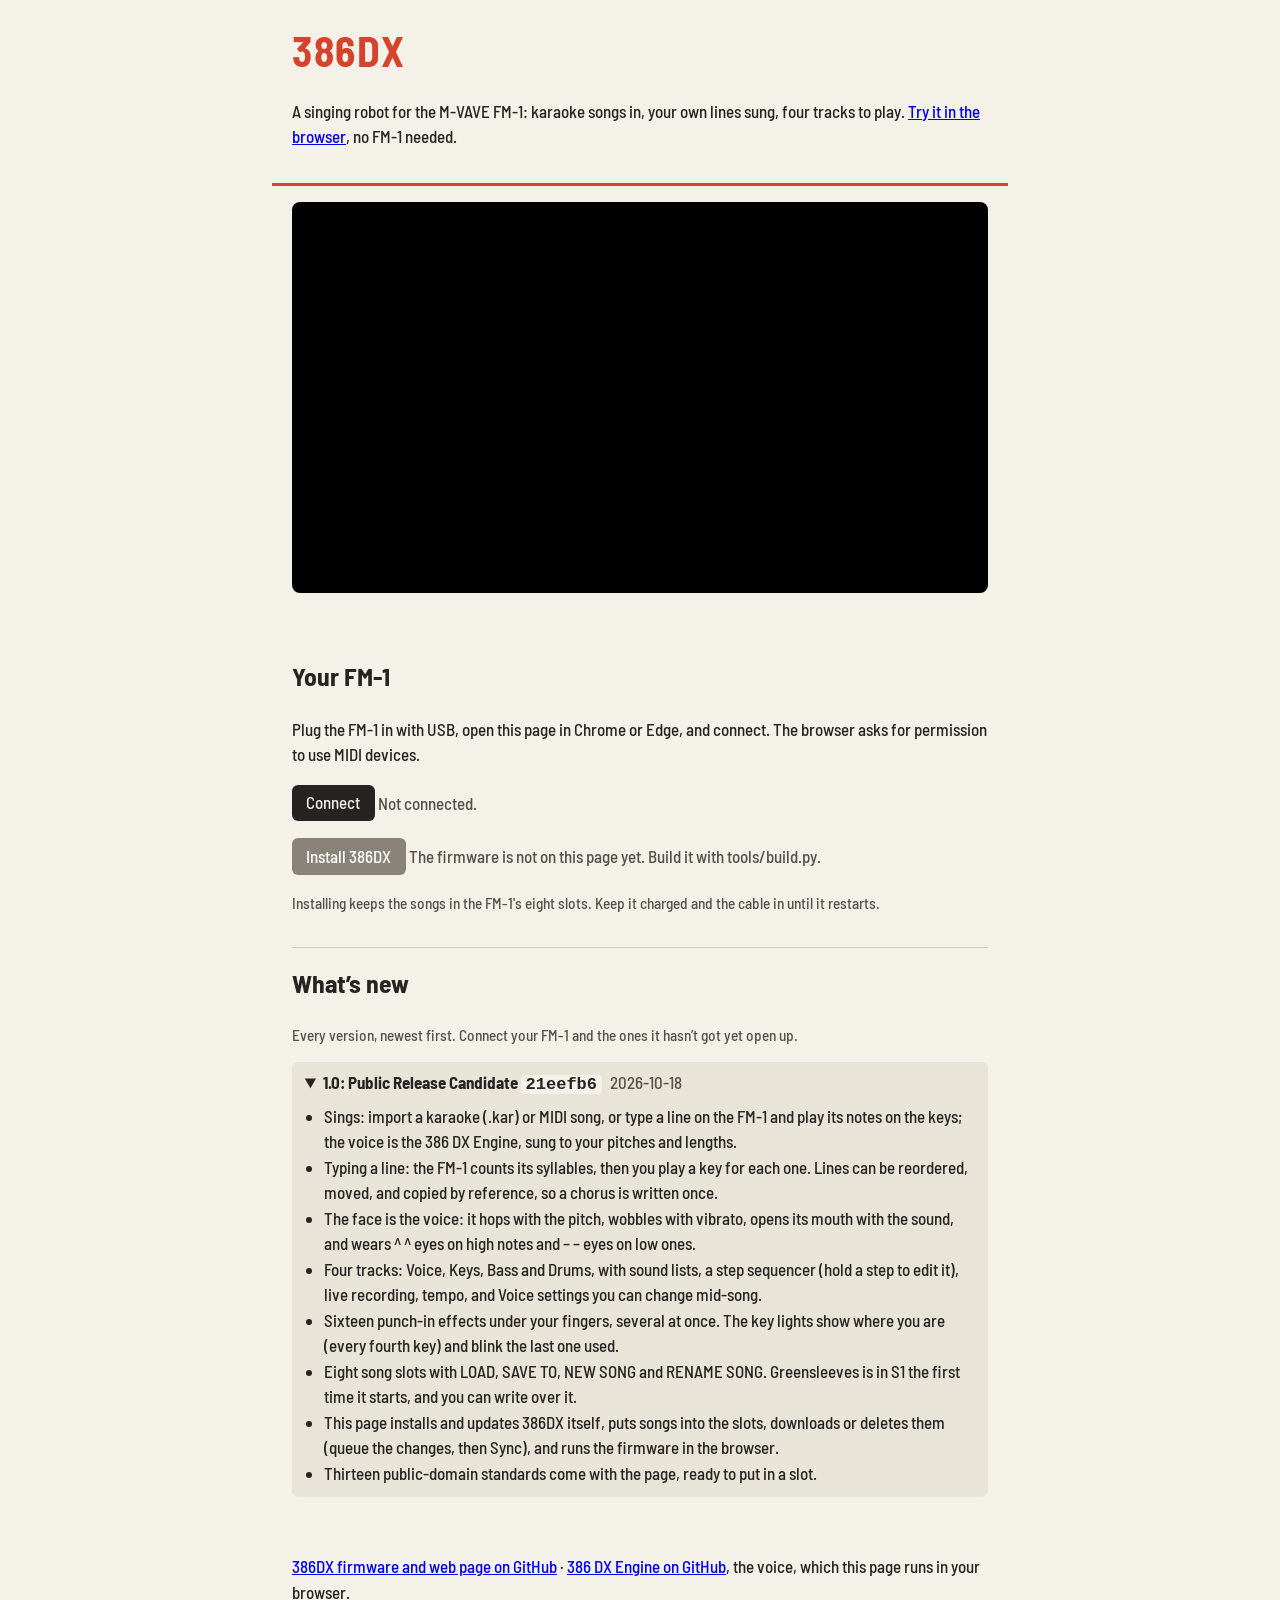
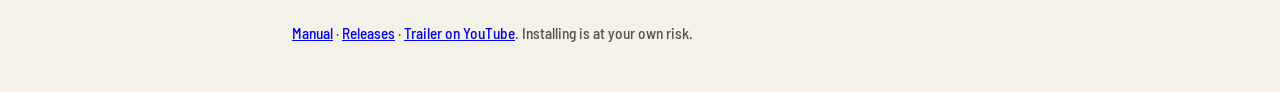
==== web/index.html @ ce8f1bcc "The trailer" ====
<!doctype html>
<html lang="en">
<head>
<meta charset="utf-8">
<meta name="viewport" content="width=device-width, initial-scale=1">
<title>386DX</title>
<link rel="stylesheet" href="style.css">
</head>
<body>
<a class="skip" href="#main">Skip to the page</a>
<header>
  <h1>386DX</h1>
  <p>A singing robot for the M-VAVE FM-1: karaoke songs in, your own lines sung, four tracks to play.
    <a href="emu/index.html">Try it in the browser</a>, no FM-1 needed.</p>
</header>
<div class="video"><iframe src="https://www.youtube-nocookie.com/embed/pwLnpyxqBS4" title="386DX: the trailer" loading="lazy"
  allow="accelerometer; encrypted-media; gyroscope; picture-in-picture; fullscreen" allowfullscreen referrerpolicy="strict-origin-when-cross-origin"></iframe></div>
<main id="main">

<section aria-labelledby="h-connect">
  <h2 id="h-connect">Your FM-1</h2>
  <p>Plug the FM-1 in with USB, open this page in Chrome or Edge, and connect. The browser asks for
    permission to use MIDI devices.</p>
  <p><button id="connect">Connect</button> <span id="device" role="status">Not connected.</span></p>
  <p><button id="install" disabled>Install 386DX</button>
    <progress id="install-progress" max="1" value="0" aria-label="Install progress" hidden></progress>
    <span id="install-status" role="status"></span></p>
  <p class="note">Installing keeps the songs in the FM-1's eight slots. Keep it charged and the cable
    in until it restarts.</p>
</section>

<section aria-labelledby="h-new" id="whatsnew">
  <h2 id="h-new">What’s new</h2>
  <p id="new-intro" class="note">Every version, newest first. Connect your FM-1 and the ones it hasn’t got yet open up.</p>
  <div id="changes"></div>
</section>

<section aria-labelledby="h-songs" id="songs" hidden>
  <h2 id="h-songs">Songs on the FM-1</h2>
  <p>Eight slots. For each, choose what should happen: one of our songs or your own file put there,
    a download, or a delete. Then press Sync to do them all.</p>
  <table>
    <thead><tr><th scope="col">Slot</th><th scope="col">Holds</th><th scope="col">Change</th></tr></thead>
    <tbody id="slots"><tr><td colspan="3">Connect to see them.</td></tr></tbody>
  </table>
  <p class="notice" id="sync-notice" hidden><strong>Keep the FM-1 on and plugged in while it syncs.</strong>
    When it is done, the FM-1 restarts by itself.</p>
  <p><button id="sync" disabled>Sync</button>
    <progress id="sync-progress" max="1" value="0" aria-label="Sync progress" hidden></progress>
    <span id="songs-status" role="status"></span></p>
</section>

</main>
<footer>
  <p><a href="https://github.com/seajaysec/386-DX-FM1-KaraokeBot">386DX firmware and web page on GitHub</a> ·
    <a href="https://github.com/seajaysec/386-DX-ENGINE">386 DX Engine on GitHub</a>, the voice, which this page runs in your browser.</p>
  <p class="note"><a href="https://github.com/seajaysec/386-DX-FM1-KaraokeBot/blob/main/docs/MANUAL.md">Manual</a> ·
    <a href="https://github.com/seajaysec/386-DX-FM1-KaraokeBot/releases">Releases</a> ·
    <a href="https://youtu.be/pwLnpyxqBS4">Trailer on YouTube</a>.
    Installing is at your own risk.</p>
</footer>
<dialog id="import-dialog" aria-labelledby="import-title">
  <form method="dialog">
    <h2 id="import-title">Import a song</h2>
    <p>A karaoke file (.kar) or a MIDI file (.mid) with its words in it as timed lyrics: each syllable
      at the note that sings it. The page finds the sung tune and turns the other parts into Keys, Bass
      and Drums. Words in plain English letters; spell numbers out.</p>
    <p><label for="import-file">Song file</label> <input id="import-file" type="file" accept=".kar,.mid,.midi"></p>
    <p><button value="cancel" class="quiet">Cancel</button></p>
  </form>
</dialog>
<dialog id="ports-dialog" aria-labelledby="ports-title">
  <form method="dialog">
    <h2 id="ports-title">Which one is your FM-1?</h2>
    <p id="ports-why"></p>
    <ul id="ports-list"></ul>
    <p id="ports-none" hidden>No MIDI devices. Plug the FM-1 in with a USB data cable; it appears here.</p>
    <p class="note">This page remembers the one you pick.</p>
    <p><button id="ports-use" value="use">Use this one</button> <button value="cancel" class="quiet">Cancel</button></p>
  </form>
</dialog>
<script type="module" src="app.mjs"></script>
</body>
</html>
---- web/style.css ----
/* SPDX-License-Identifier: GPL-3.0-only */
:root { --paper: #f4f1e8; --panel: #e8e4d8; --ink: #262422; --dim: #57504a; --coral: #b4481c; --robot: #d6422c; color-scheme: light; }
* { box-sizing: border-box; }
body { margin: 0; background: var(--paper); color: var(--ink); font: 17px/1.5 "Barlow Semi Condensed", "Helvetica Neue", Arial, sans-serif; }
header, main { max-width: 46rem; margin: 0 auto; padding: 1rem 1.25rem; }
header { border-bottom: 3px solid var(--robot); }
h1 { margin: 0.2rem 0; font-size: 2.6rem; color: var(--robot); letter-spacing: 0.04em; }
h2 { font-size: 1.6rem; margin-top: 2rem; border-top: 1px solid #cec8ba; padding-top: 1rem; }
section:first-child h2 { border-top: 0; }
button, select, input { font: inherit; }
button { background: var(--ink); color: var(--paper); border: 0; border-radius: 6px; padding: 0.35rem 0.9rem; cursor: pointer; }
button:disabled { background: #8a837a; color: #fff; cursor: default; }
:focus-visible { outline: 3px solid var(--coral); outline-offset: 2px; }
table { border-collapse: collapse; width: 100%; }
th, td { text-align: left; padding: 0.35rem 0.5rem; border-bottom: 1px solid #d8d2c4; }
[role=status] { color: var(--dim); }
details { background: var(--panel); border-radius: 6px; padding: 0.5rem 0.8rem; margin: 0.5rem 0; }
.skip { position: absolute; left: -999px; } .skip:focus { left: 1rem; top: 1rem; background: var(--paper); padding: 0.5rem; }
@font-face { font-family: "Barlow Semi Condensed"; src: url(fonts/BarlowSemiCondensed-Medium.ttf); font-weight: 500; }
@font-face { font-family: "Barlow Semi Condensed"; src: url(fonts/BarlowSemiCondensed-Bold.ttf); font-weight: 700; }
dialog { border: 0; border-radius: 10px; padding: 0.5rem 1.5rem 1rem; max-width: min(30rem, 92vw); background: var(--paper); color: var(--ink); }
dialog::backdrop { background: rgb(38 36 34 / 0.5); }
dialog h2 { border: 0; padding: 0; }
#ports-list { list-style: none; padding: 0; } #ports-list li { padding: 0.3rem 0; }
.note { color: var(--dim); font-size: 0.9em; }
button.quiet { background: var(--panel); color: var(--ink); }
progress { vertical-align: middle; }
tr.pending td, tr.pending th { background: #fbe3d6; }
.change { color: var(--coral); font-weight: 700; }
.notice { background: var(--panel); border-left: 4px solid var(--coral); padding: 0.5rem 0.8rem; }
#changes summary { cursor: pointer; font-weight: 700; }
#changes .tag { color: var(--coral); margin-left: 0.5rem; }
#changes .when { color: var(--dim); font-weight: 500; margin-left: 0.5rem; }
#changes code { background: var(--paper); border-radius: 4px; padding: 0 0.3rem; }
#changes ul { margin: 0.4rem 0 0.2rem; padding-left: 1.2rem; }
footer { max-width: 46rem; margin: 0 auto; padding: 1rem 1.25rem 2rem; }
.video { max-width: 46rem; margin: 0 auto; padding: 1rem 1.25rem 0; }
.video iframe { display: block; width: 100%; aspect-ratio: 16 / 9; border: 0; border-radius: 8px; background: #000; }
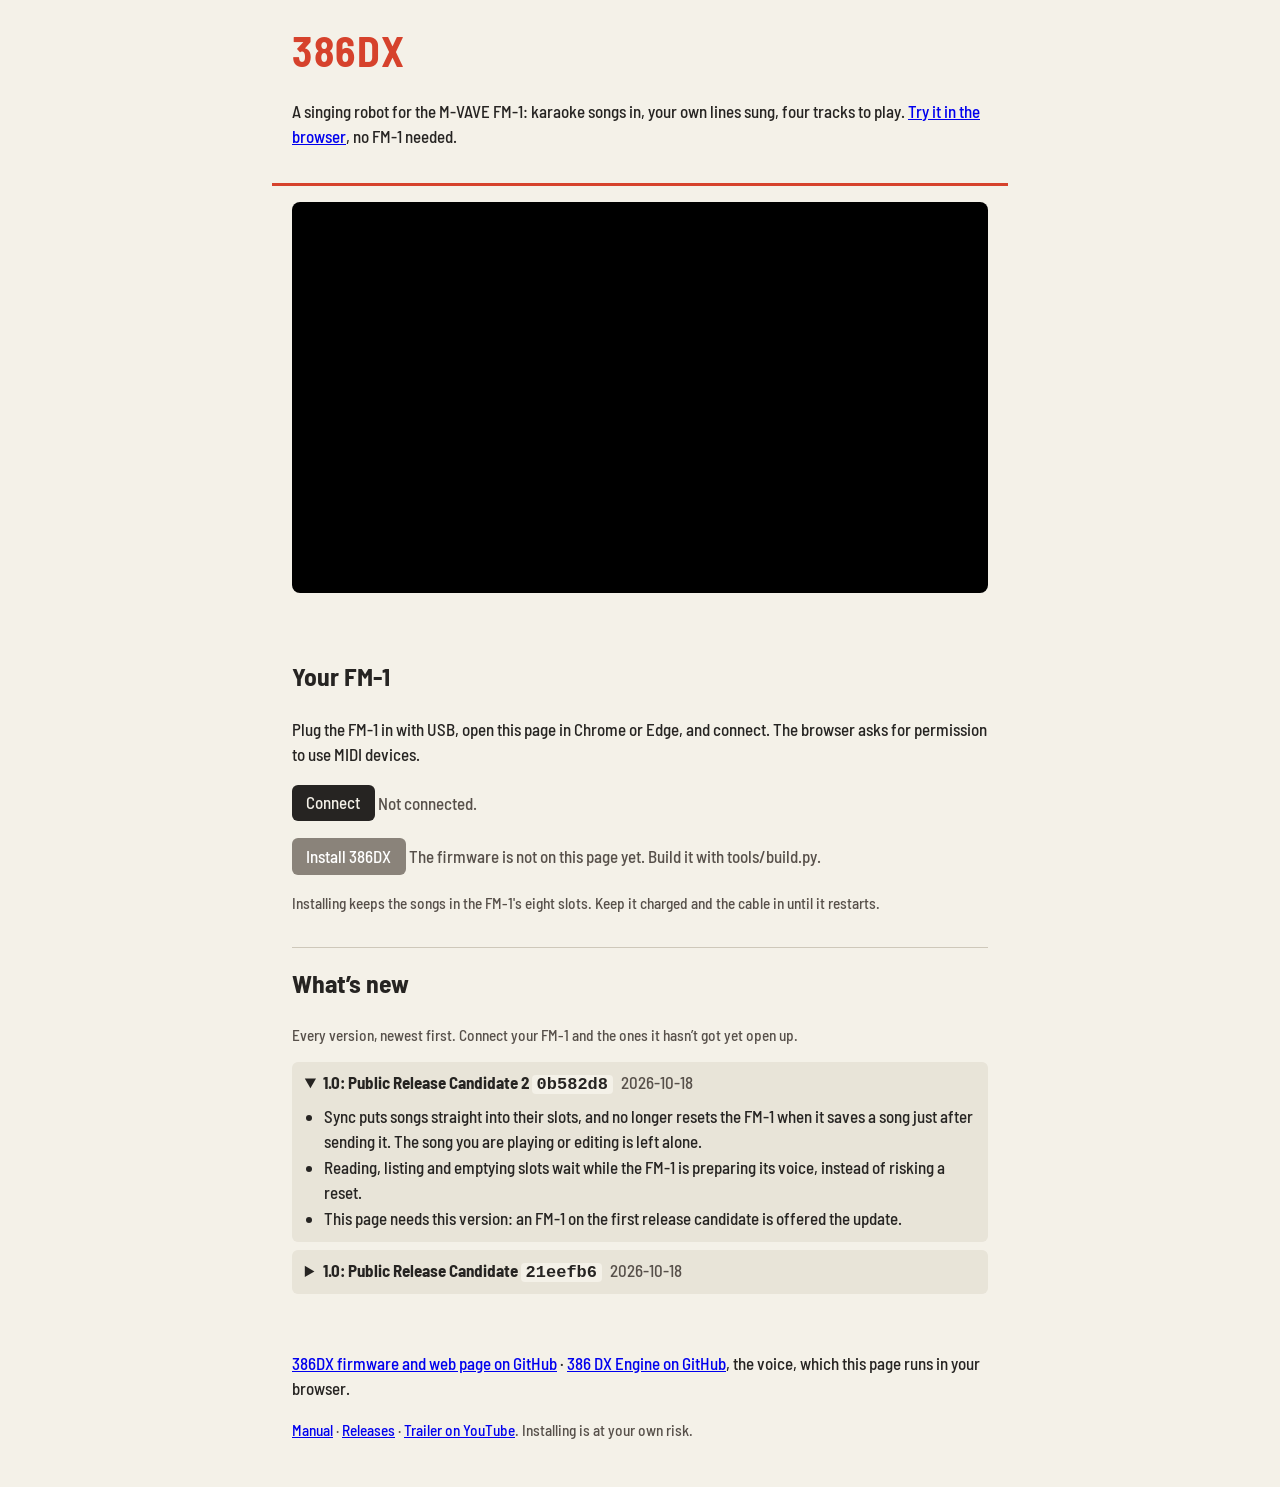
==== commit 5dc5db4b: "Companion: songs go straight into their slot, and the FM-1 no longer resets when Sync saves one Sync" ====
--- a/web/index.html
+++ b/web/index.html
@@ -33,6 +33,14 @@
   <h2 id="h-new">What’s new</h2>
   <p id="new-intro" class="note">Every version, newest first. Connect your FM-1 and the ones it hasn’t got yet open up.</p>
   <div id="changes"></div>
+</section>
+
+<section aria-labelledby="h-report" id="report" hidden>
+  <h2 id="h-report">Something went wrong?</h2>
+  <p>This report is about your browser and your FM-1’s USB connection, nothing of your songs. It is shown only here and
+    goes nowhere unless you copy it and send it to the person helping you.</p>
+  <p><button id="report-copy" type="button">Copy the report</button> <span id="report-status" role="status"></span></p>
+  <textarea id="report-text" readonly rows="12" style="width:100%;font:12px/1.4 ui-monospace,Menlo,monospace" aria-label="The report"></textarea>
 </section>
 
 <section aria-labelledby="h-songs" id="songs" hidden>
@@ -79,6 +87,6 @@
     <p><button id="ports-use" value="use">Use this one</button> <button value="cancel" class="quiet">Cancel</button></p>
   </form>
 </dialog>
-<script type="module" src="app.mjs"></script>
+<script type="module" src="app.mjs?v=1.0.5"></script>
 </body>
 </html>
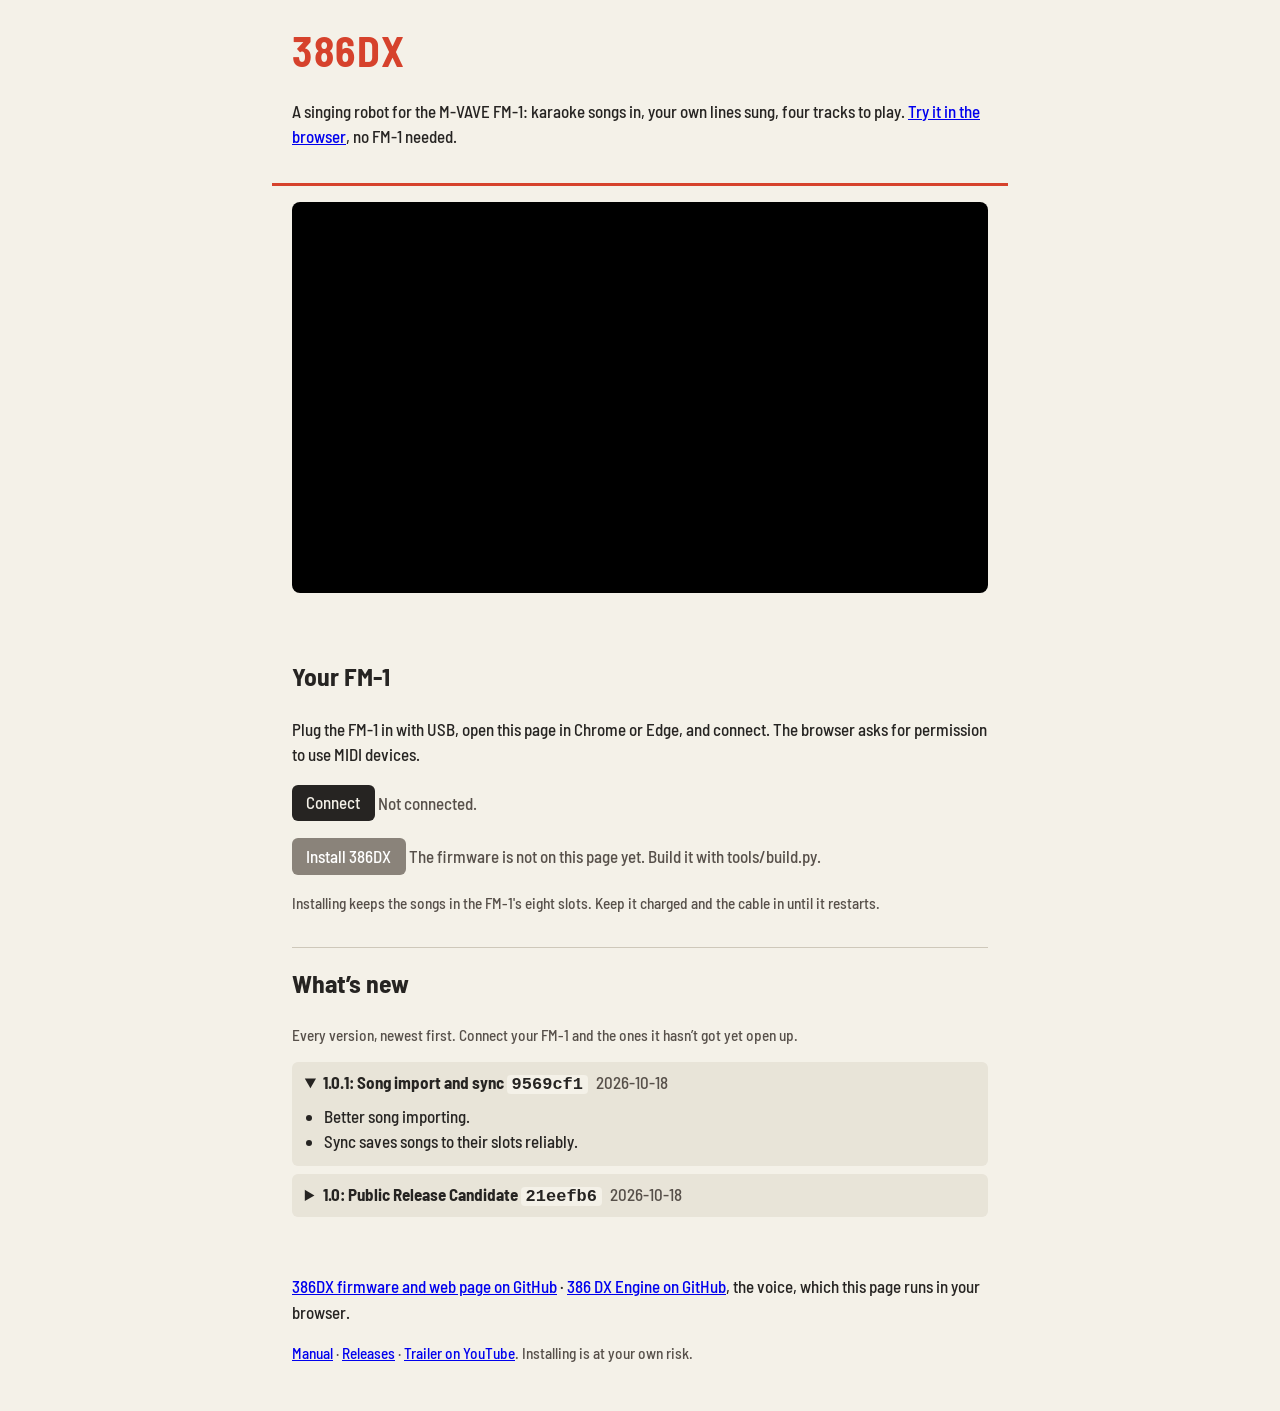
==== commit 6d8c3961: "386DX 1.0.1: better song importing; Sync saves songs to their slots reliably" ====
--- a/web/index.html
+++ b/web/index.html
@@ -87,6 +87,6 @@
     <p><button id="ports-use" value="use">Use this one</button> <button value="cancel" class="quiet">Cancel</button></p>
   </form>
 </dialog>
-<script type="module" src="app.mjs?v=1.0.5"></script>
+<script type="module" src="app.mjs?v=1.0.6"></script>
 </body>
 </html>
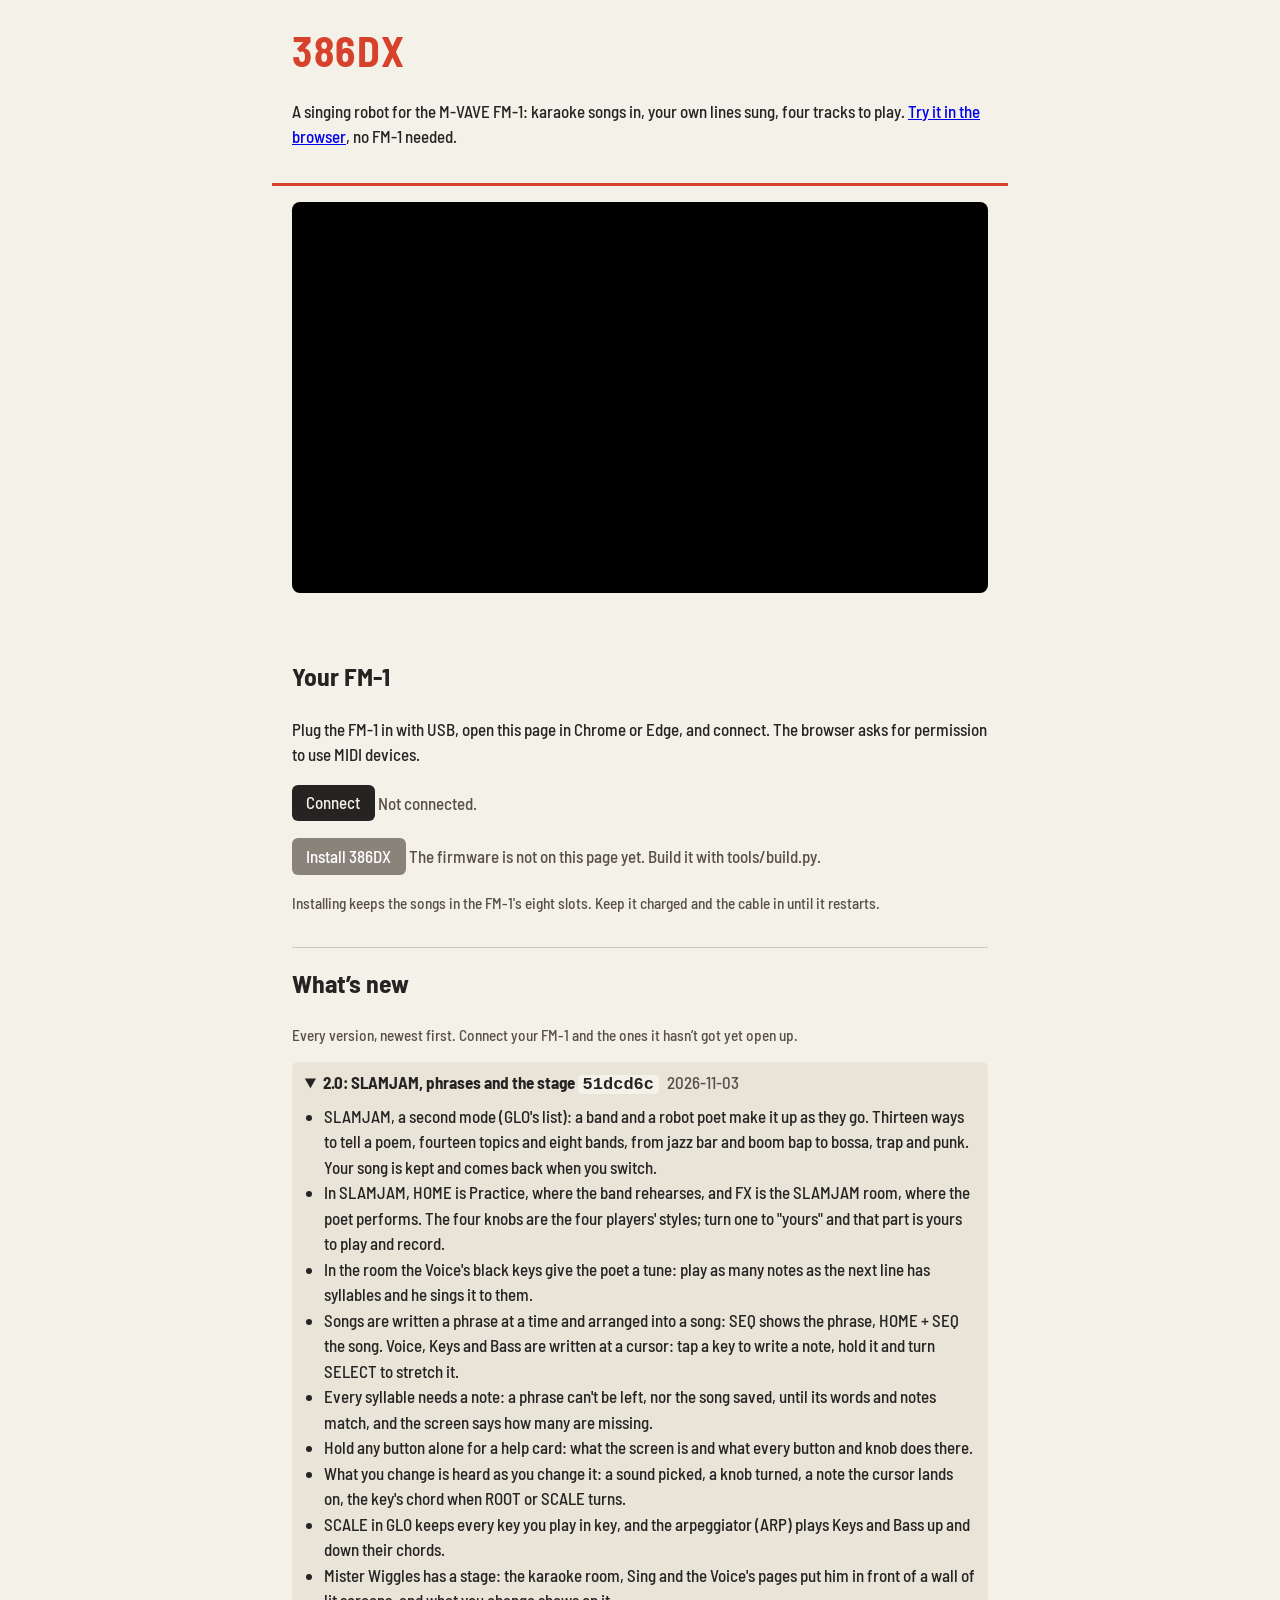
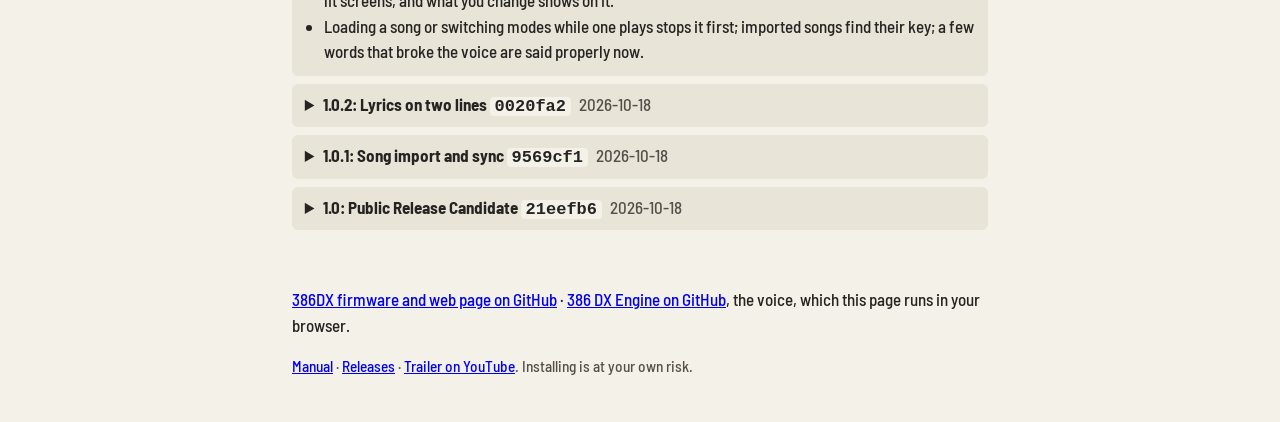
==== commit e0f06f2b: "386DX 2.0: SLAMJAM, a band and a robot poet; songs written a phrase at a time; help cards, previews," ====
--- a/web/index.html
+++ b/web/index.html
@@ -13,7 +13,7 @@
   <p>A singing robot for the M-VAVE FM-1: karaoke songs in, your own lines sung, four tracks to play.
     <a href="emu/index.html">Try it in the browser</a>, no FM-1 needed.</p>
 </header>
-<div class="video"><iframe src="https://www.youtube-nocookie.com/embed/pwLnpyxqBS4" title="386DX: the trailer" loading="lazy"
+<div class="video"><iframe src="https://www.youtube-nocookie.com/embed/6pK_k7b8pGM" title="386DX: the trailer" loading="lazy"
   allow="accelerometer; encrypted-media; gyroscope; picture-in-picture; fullscreen" allowfullscreen referrerpolicy="strict-origin-when-cross-origin"></iframe></div>
 <main id="main">
 
@@ -64,7 +64,7 @@
     <a href="https://github.com/seajaysec/386-DX-ENGINE">386 DX Engine on GitHub</a>, the voice, which this page runs in your browser.</p>
   <p class="note"><a href="https://github.com/seajaysec/386-DX-FM1-KaraokeBot/blob/main/docs/MANUAL.md">Manual</a> ·
     <a href="https://github.com/seajaysec/386-DX-FM1-KaraokeBot/releases">Releases</a> ·
-    <a href="https://youtu.be/pwLnpyxqBS4">Trailer on YouTube</a>.
+    <a href="https://youtu.be/6pK_k7b8pGM">Trailer on YouTube</a>.
     Installing is at your own risk.</p>
 </footer>
 <dialog id="import-dialog" aria-labelledby="import-title">
@@ -74,6 +74,14 @@
       at the note that sings it. The page finds the sung tune and turns the other parts into Keys, Bass
       and Drums. Words in plain English letters; spell numbers out.</p>
     <p><label for="import-file">Song file</label> <input id="import-file" type="file" accept=".kar,.mid,.midi"></p>
+    <div id="import-key" hidden>
+      <p id="import-found"></p>
+      <p><label for="import-root">Key</label> <select id="import-root"></select>
+        <select id="import-scale" aria-label="Scale"></select></p>
+      <p class="note">The keys play in it, and in the karaoke room the black keys play its pentatonic, so what you
+        play over the song fits. Change it here if you know better, or later on the FM-1 (GLO).</p>
+      <p><button value="add">Use this song</button></p>
+    </div>
     <p><button value="cancel" class="quiet">Cancel</button></p>
   </form>
 </dialog>
@@ -87,6 +95,6 @@
     <p><button id="ports-use" value="use">Use this one</button> <button value="cancel" class="quiet">Cancel</button></p>
   </form>
 </dialog>
-<script type="module" src="app.mjs?v=1.0.6"></script>
+<script type="module" src="app.mjs?v=1.1.1"></script>
 </body>
 </html>
